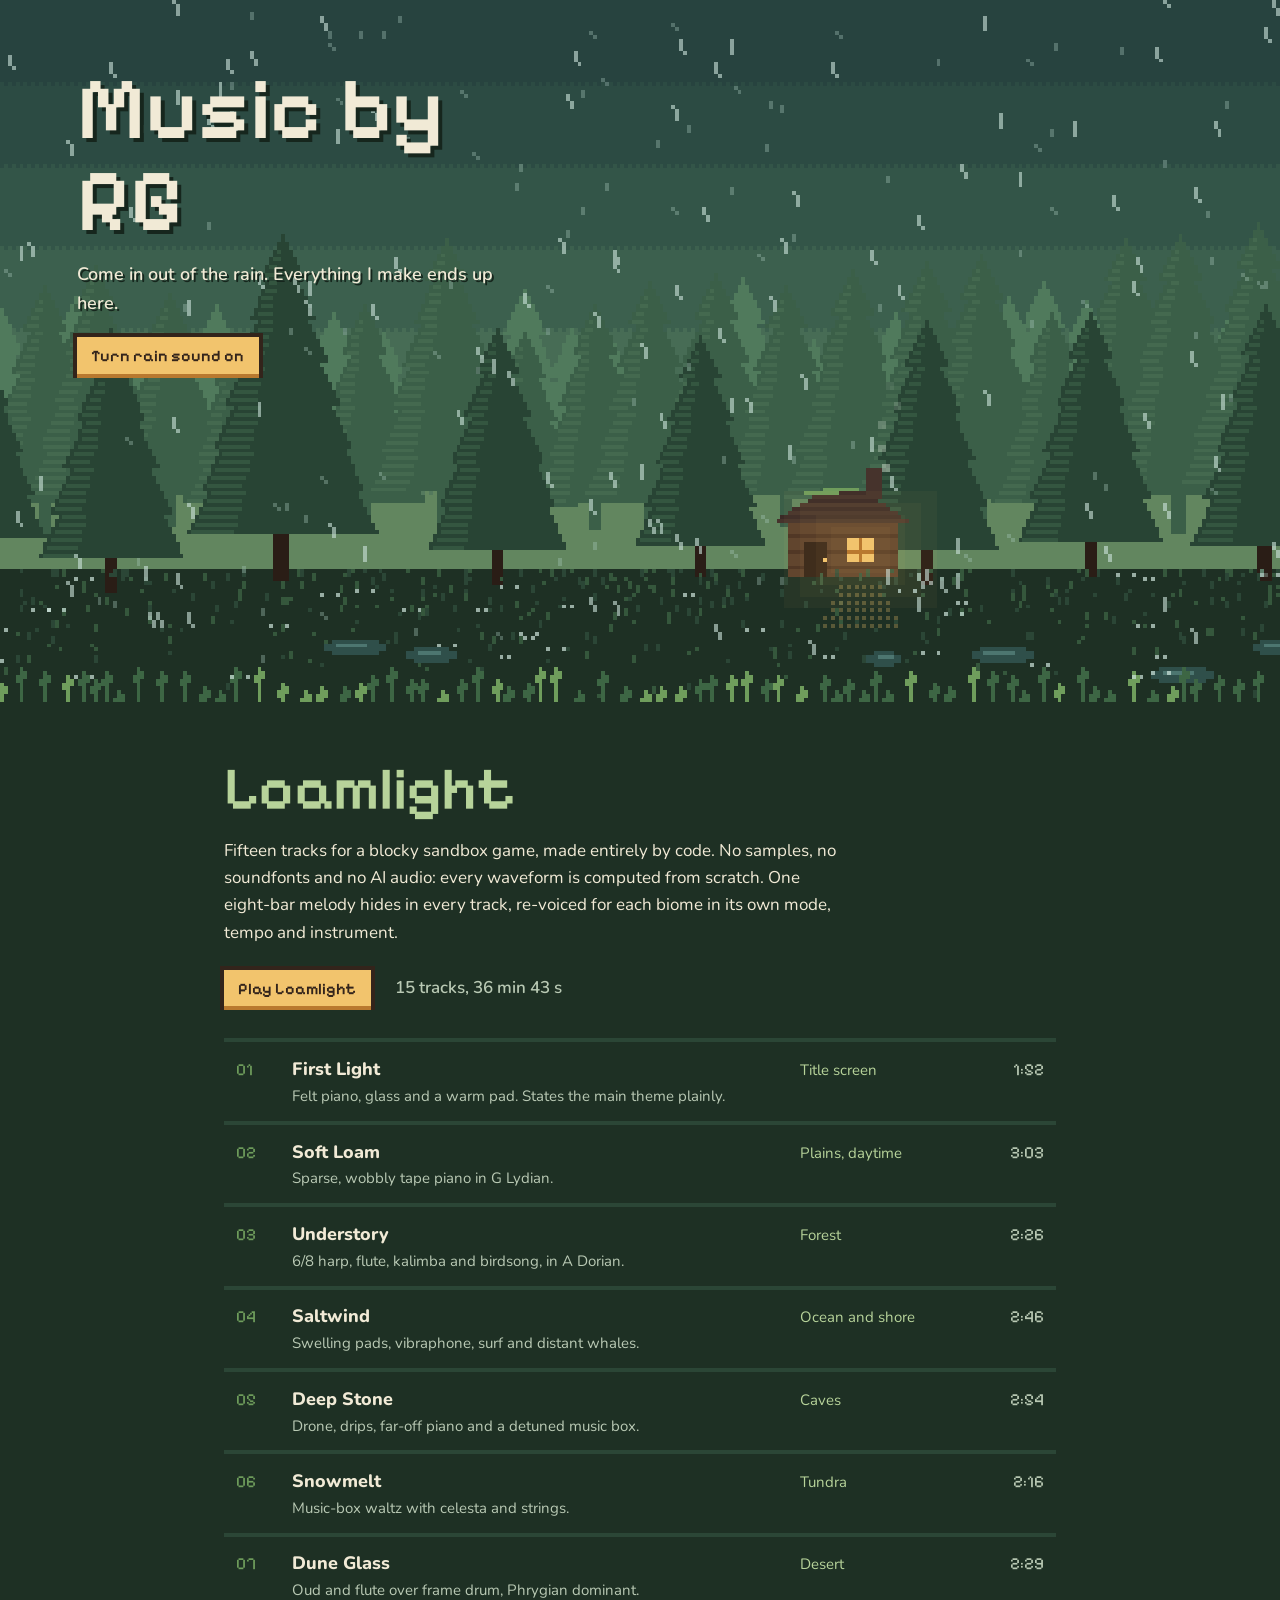
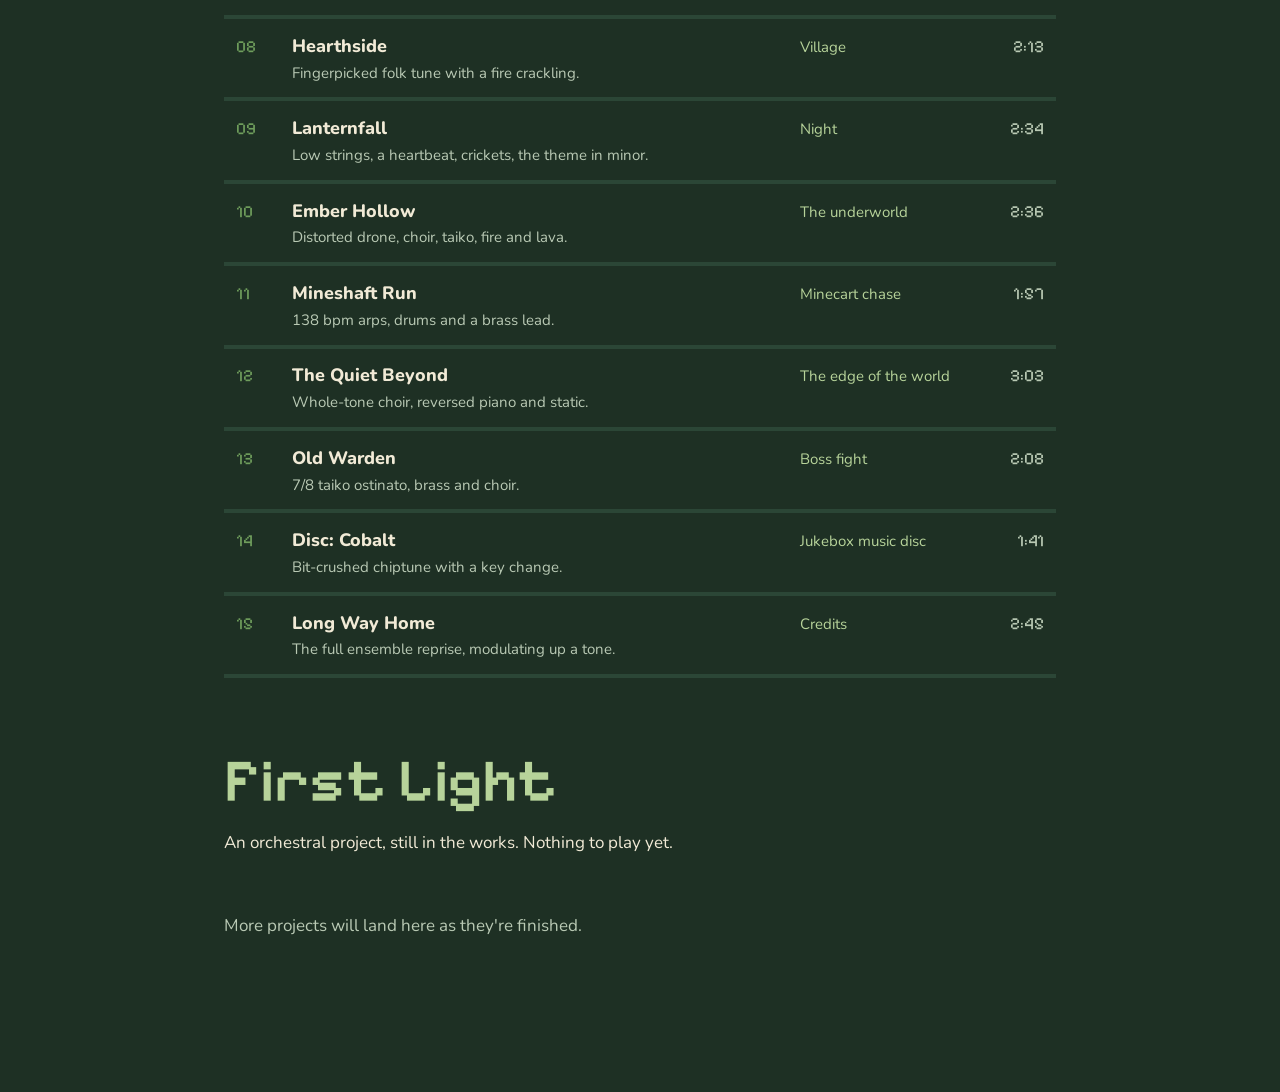
==== index.html @ b0356f39 "Add music site with Loamlight and First Light Pixel-art rainy forest landing page, Loamlight track l" ====
<!doctype html>
<html lang="en">
<head>
<meta charset="utf-8">
<meta name="viewport" content="width=device-width, initial-scale=1">
<title>Music by RG</title>
<meta name="description" content="Music projects by RG, starting with Loamlight: a fifteen-track game soundtrack made entirely by code.">
<link rel="preconnect" href="https://fonts.googleapis.com">
<link rel="preconnect" href="https://fonts.gstatic.com" crossorigin>
<link href="https://fonts.googleapis.com/css2?family=Nunito:wght@400;600;800&family=Pixelify+Sans:wght@400;600&display=swap" rel="stylesheet">
<link rel="stylesheet" href="styles.css">
</head>
<body>

<header class="hero">
  <canvas id="scene" aria-hidden="true"></canvas>
  <div class="hero-text">
    <h1>Music by RG</h1>
    <p>Come in out of the rain. Everything I make ends up here.</p>
    <button id="rain-toggle" class="pixel-btn" type="button" aria-pressed="false">Turn rain sound on</button>
  </div>
</header>

<main id="projects"></main>

<footer class="foot">
  <p>More projects will land here as they're finished.</p>
</footer>

<div id="player" class="player" hidden>
  <div class="player-inner">
    <div class="controls">
      <button id="prev" type="button" aria-label="Previous track">
        <svg viewBox="0 0 12 12" aria-hidden="true"><path d="M1 1h2v10H1zM11 1v10H9V9H7V7H5V5h2V3h2V1z"/></svg>
      </button>
      <button id="toggle" class="big" type="button" aria-label="Play">
        <svg id="icon-play" viewBox="0 0 12 12" aria-hidden="true"><path d="M2 1h2v2h2v2h2v2H6v2H4v2H2z"/></svg>
        <svg id="icon-pause" viewBox="0 0 12 12" aria-hidden="true" hidden><path d="M2 1h3v10H2zM7 1h3v10H7z"/></svg>
      </button>
      <button id="next" type="button" aria-label="Next track">
        <svg viewBox="0 0 12 12" aria-hidden="true"><path d="M9 1h2v10H9zM1 1v10h2V9h2V7h2V5H5V3H3V1z"/></svg>
      </button>
    </div>
    <div class="now">
      <strong id="now-title"></strong>
      <span id="now-where"></span>
    </div>
    <div class="seek">
      <span id="time-now">0:00</span>
      <input id="seek" type="range" min="0" max="100" value="0" step="1" aria-label="Position in track">
      <span id="time-total">0:00</span>
    </div>
  </div>
</div>

<audio id="audio" preload="none"></audio>
<script src="projects.js"></script>
<script src="site.js"></script>
</body>
</html>
---- styles.css ----
:root {
  --moss: #1e3024;      /* page ground */
  --canopy: #2b4636;    /* raised surfaces */
  --fern: #6f9d5c;
  --lichen: #b7d39a;
  --bark: #33241b;
  --lantern: #f2c46d;   /* the one warm light */
  --cream: #f1ead6;
  --mist: #b9c9b4;
  --px: 4px;
  --display: "Pixelify Sans", "Courier New", monospace;
  --body: "Nunito", system-ui, sans-serif;
}

* { box-sizing: border-box; }
html { scroll-behavior: smooth; }
body {
  margin: 0;
  background: var(--moss);
  color: var(--cream);
  font: 400 1.0625rem/1.6 var(--body);
  padding-bottom: 7rem;
}
h1, h2 { font-family: var(--display); font-weight: 600; line-height: 1.05; margin: 0; }
p { margin: 0; }
:focus-visible { outline: var(--px) solid var(--lantern); outline-offset: 2px; }

/* ---------- hero ---------- */
.hero { position: relative; height: min(78vh, 720px); min-height: 420px; }
#scene {
  display: block; width: 100%; height: 100%;
  image-rendering: pixelated; image-rendering: crisp-edges;
  background: #27433f;
}
.hero-text {
  position: absolute; top: clamp(1.5rem, 7vh, 4.5rem); left: clamp(1rem, 6vw, 5rem);
  max-width: 26rem;
}
.hero-text h1 {
  font-size: clamp(2.75rem, 8vw, 5.5rem);
  text-shadow: var(--px) var(--px) 0 #16261d;
}
.hero-text p {
  margin: .75rem 0 1.25rem;
  font-weight: 600; font-size: 1.125rem;
  text-shadow: 2px 2px 0 #16261d;
}

.pixel-btn {
  font: 600 1rem var(--display);
  color: var(--bark); background: var(--lantern);
  border: 0; padding: .55rem .9rem; cursor: pointer;
  box-shadow: 0 var(--px) 0 #b9792f, 0 0 0 var(--px) var(--bark);
}
.pixel-btn:hover { background: #f8d68e; }
.pixel-btn:active { transform: translateY(var(--px)); box-shadow: 0 0 0 var(--px) var(--bark); }
.pixel-btn[aria-pressed="true"] { background: var(--lichen); box-shadow: 0 var(--px) 0 var(--fern), 0 0 0 var(--px) var(--bark); }

/* ---------- projects ---------- */
.project { max-width: 56rem; margin: 0 auto; padding: 3.5rem clamp(1rem, 4vw, 2rem) 1rem; }
.project h2 { font-size: clamp(2.25rem, 6vw, 3.75rem); color: var(--lichen); }
.project .blurb { max-width: 62ch; margin-top: 1rem; color: var(--cream); }
.project .meta {
  display: flex; flex-wrap: wrap; align-items: center; gap: 1rem 1.5rem;
  margin: 1.5rem 0 2rem; color: var(--mist); font-weight: 600;
}

.tracks { list-style: none; margin: 0; padding: 0; border-top: var(--px) solid var(--canopy); }
.tracks li { border-bottom: var(--px) solid var(--canopy); }
.track {
  display: grid; grid-template-columns: 2.5rem 1fr 11rem 3.25rem; gap: 0 1rem; align-items: baseline;
  width: 100%; padding: .8rem .75rem; text-align: left;
  background: none; border: 0; color: inherit; font: inherit; cursor: pointer;
}
.track:hover { background: var(--canopy); }
.track .num { font-family: var(--display); color: var(--fern); }
.track .title { font-weight: 800; font-size: 1.125rem; }
.track .sound { display: block; color: var(--mist); font-size: .9375rem; }
.track .where { color: var(--lichen); font-size: .9375rem; }
.track .dur { font-family: var(--display); color: var(--mist); text-align: right; }
.track[aria-current="true"] { background: var(--canopy); box-shadow: inset var(--px) 0 0 var(--lantern); }
.track[aria-current="true"] .title, .track[aria-current="true"] .num { color: var(--lantern); }

.foot { max-width: 56rem; margin: 0 auto; padding: 2.5rem clamp(1rem, 4vw, 2rem); color: var(--mist); }

/* ---------- player ---------- */
.player {
  position: fixed; left: 0; right: 0; bottom: 0; z-index: 10;
  background: var(--bark); border-top: var(--px) solid var(--lantern);
}
.player-inner {
  max-width: 64rem; margin: 0 auto; padding: .7rem clamp(1rem, 4vw, 2rem);
  display: grid; grid-template-columns: auto minmax(8rem, 15rem) 1fr; gap: 1.25rem; align-items: center;
}
.controls { display: flex; gap: .5rem; align-items: center; }
.controls button {
  width: 2.5rem; height: 2.5rem; padding: .6rem; border: 0; cursor: pointer;
  background: none; color: var(--cream);
}
.controls button.big { background: var(--lantern); color: var(--bark); width: 3rem; height: 3rem; padding: .75rem; }
.controls button:hover { color: var(--lantern); }
.controls button.big:hover { color: var(--bark); background: #f8d68e; }
.controls svg { display: block; width: 100%; height: 100%; fill: currentColor; shape-rendering: crispEdges; }
.controls svg[hidden] { display: none; }
.now { min-width: 0; line-height: 1.3; }
.now strong, .now span { display: block; white-space: nowrap; overflow: hidden; text-overflow: ellipsis; }
.now span { color: var(--mist); font-size: .875rem; }
.seek { display: flex; align-items: center; gap: .75rem; font-family: var(--display); color: var(--mist); }
.seek input { flex: 1; min-width: 0; accent-color: var(--lantern); height: 1.5rem; }

@media (max-width: 640px) {
  .track { grid-template-columns: 2rem 1fr 3rem; }
  .track .where { grid-column: 2; grid-row: 2; }
  .player-inner { grid-template-columns: auto 1fr; gap: .5rem 1rem; }
  .seek { grid-column: 1 / -1; }
}
@media (prefers-reduced-motion: reduce) {
  html { scroll-behavior: auto; }
}
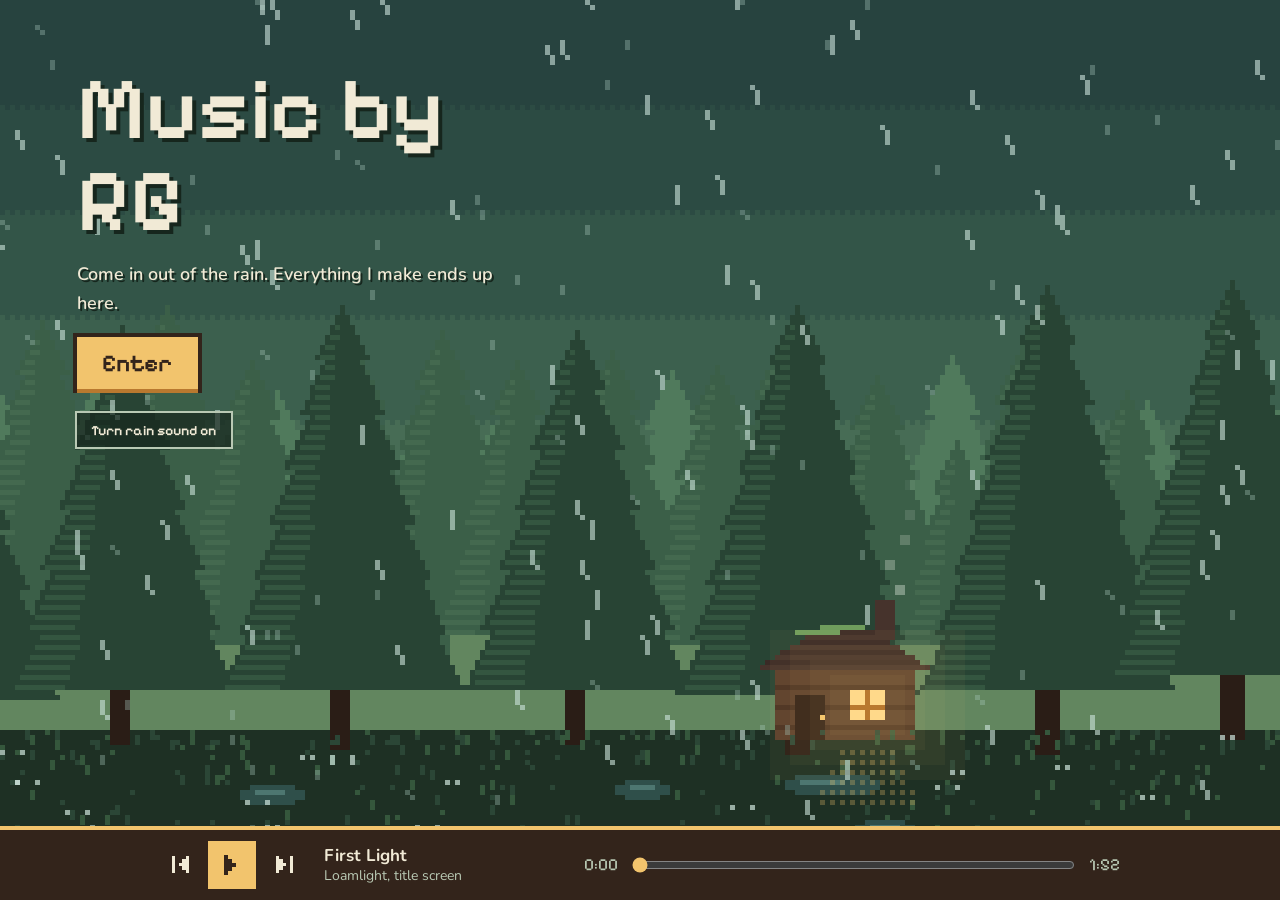
==== commit d04494df: "Add home screen, enter animation and album shelf The forest now fills the window on arrival with the" ====
--- a/index.html
+++ b/index.html
@@ -10,16 +10,18 @@
 <link href="https://fonts.googleapis.com/css2?family=Nunito:wght@400;600;800&family=Pixelify+Sans:wght@400;600&display=swap" rel="stylesheet">
 <link rel="stylesheet" href="styles.css">
 </head>
-<body>
+<body class="gate">
 
 <header class="hero">
   <canvas id="scene" aria-hidden="true"></canvas>
   <div class="hero-text">
-    <h1>Music by RG</h1>
+    <h1><a href="#">Music by RG</a></h1>
     <p>Come in out of the rain. Everything I make ends up here.</p>
-    <button id="rain-toggle" class="pixel-btn" type="button" aria-pressed="false">Turn rain sound on</button>
+    <button id="enter" class="pixel-btn enter" type="button">Enter</button>
+    <button id="rain-toggle" class="pixel-btn quiet" type="button" aria-pressed="false">Turn rain sound on</button>
   </div>
 </header>
+<div id="flash" class="flash" aria-hidden="true"></div>
 
 <main id="projects"></main>
 
--- a/styles.css
+++ b/styles.css
@@ -55,6 +55,52 @@
 .pixel-btn:hover { background: #f8d68e; }
 .pixel-btn:active { transform: translateY(var(--px)); box-shadow: 0 0 0 var(--px) var(--bark); }
 .pixel-btn[aria-pressed="true"] { background: var(--lichen); box-shadow: 0 var(--px) 0 var(--fern), 0 0 0 var(--px) var(--bark); }
+
+.hero { overflow: hidden; }
+.hero-text h1 a { color: inherit; text-decoration: none; }
+.hero-text .pixel-btn { display: block; }
+.pixel-btn.enter { font-size: 1.5rem; padding: .7rem 1.6rem; margin-bottom: 1.5rem; }
+.pixel-btn.quiet, .pixel-btn.quiet[aria-pressed="true"] {
+  background: rgba(22, 38, 29, .7); color: var(--cream);
+  box-shadow: 0 0 0 2px var(--mist); font-size: .875rem;
+}
+.pixel-btn.quiet[aria-pressed="true"] { color: var(--lichen); box-shadow: 0 0 0 2px var(--lichen); }
+
+/* home screen: the forest fills the window until you enter */
+body.gate { overflow: hidden; padding-bottom: 0; }
+body.gate .hero { height: 100vh; height: 100dvh; max-height: none; }
+body.gate main, body.gate .foot { display: none; }
+
+/* inside: the forest becomes a window above the albums */
+body:not(.gate) .hero { height: 32vh; min-height: 200px; }
+body:not(.gate) .hero-text { top: 1.25rem; }
+body:not(.gate) .hero-text h1 { font-size: clamp(1.75rem, 4vw, 2.5rem); margin-bottom: 1rem; }
+body:not(.gate) .hero-text p, body:not(.gate) #enter { display: none; }
+
+/* entering: walk up to the cabin window, then its light fills the screen */
+.hero.entering #scene { transform: scale(18); transition: transform 1.6s cubic-bezier(.65, 0, .9, .45); }
+.hero.entering .hero-text { opacity: 0; transition: opacity .4s; }
+.flash {
+  position: fixed; inset: 0; z-index: 20; pointer-events: none;
+  background: var(--lantern); opacity: 0; transition: opacity .8s ease-out;
+}
+.flash.on { opacity: 1; transition: opacity .55s ease-in 1s; }
+
+/* ---------- album shelf ---------- */
+.shelf { max-width: 56rem; margin: 0 auto; padding: 3rem clamp(1rem, 4vw, 2rem) 1rem; }
+.shelf h2 { font-size: clamp(2rem, 5vw, 3rem); color: var(--lichen); margin-bottom: 2rem; }
+.albums { display: grid; grid-template-columns: repeat(auto-fill, minmax(11rem, 1fr)); gap: 2.5rem 2rem; }
+.album { display: block; color: inherit; text-decoration: none; }
+.album canvas {
+  display: block; width: 100%; aspect-ratio: 1; image-rendering: pixelated;
+  box-shadow: 0 0 0 var(--px) var(--bark), var(--px) calc(var(--px) * 2) 0 var(--px) #16261d;
+  transition: transform .12s;
+}
+.album:hover canvas, .album:focus-visible canvas { transform: translateY(calc(var(--px) * -1)); }
+.album strong { display: block; margin-top: 1.1rem; font: 600 1.5rem var(--display); }
+.album span { color: var(--mist); font-size: .9375rem; }
+.back { display: inline-block; margin-bottom: 1.5rem; color: var(--lantern); font-family: var(--display); }
+[hidden] { display: none !important; }
 
 /* ---------- projects ---------- */
 .project { max-width: 56rem; margin: 0 auto; padding: 3.5rem clamp(1rem, 4vw, 2rem) 1rem; }
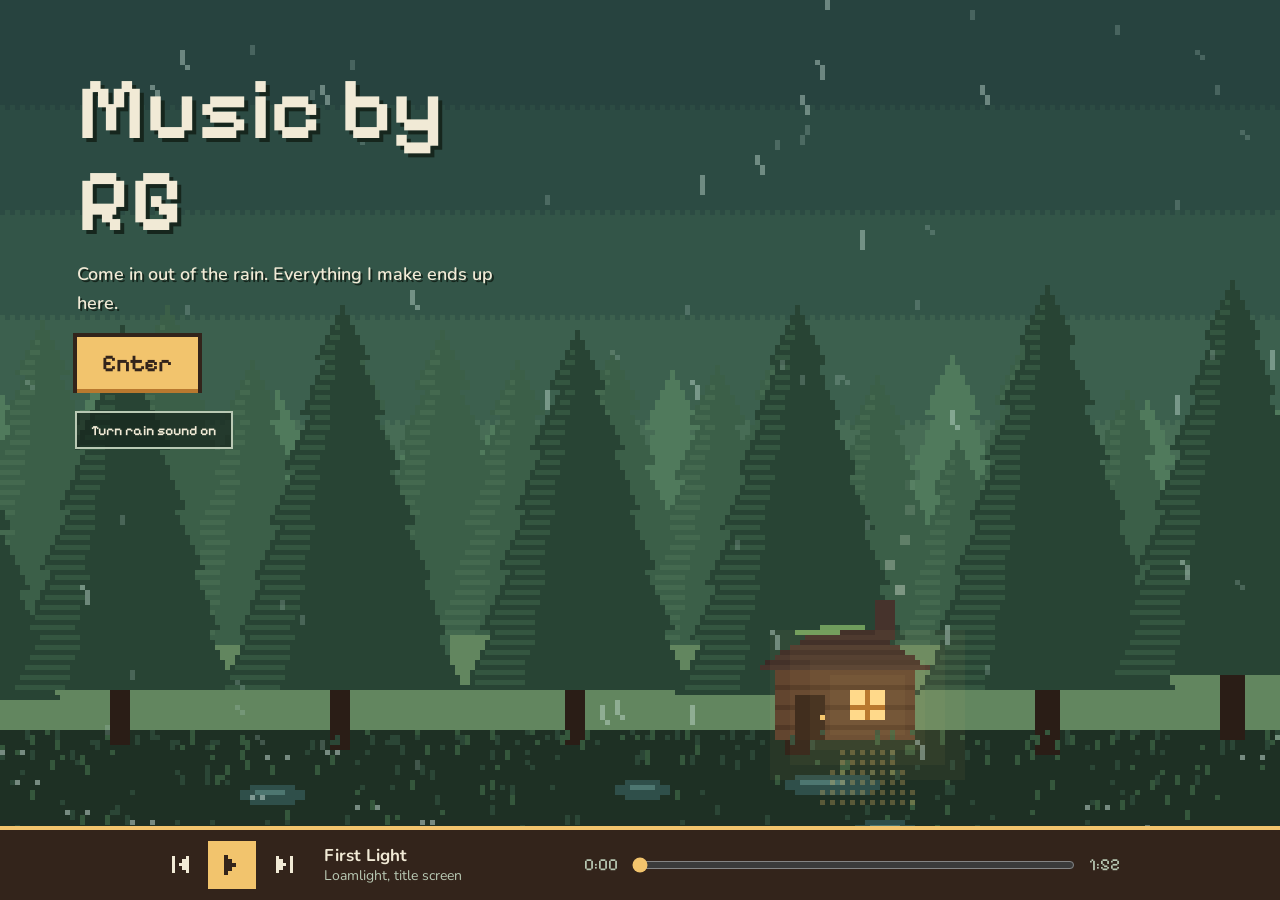
==== commit f5952ebb: "Add First Light scores with pixel-art instruments Full score and 14 instrument parts as PDFs, each p" ====
--- a/index.html
+++ b/index.html
@@ -57,6 +57,7 @@
 
 <audio id="audio" preload="none"></audio>
 <script src="projects.js"></script>
+<script src="instruments.js"></script>
 <script src="site.js"></script>
 </body>
 </html>
--- a/styles.css
+++ b/styles.css
@@ -96,7 +96,17 @@
   box-shadow: 0 0 0 var(--px) var(--bark), var(--px) calc(var(--px) * 2) 0 var(--px) #16261d;
   transition: transform .12s;
 }
-.album:hover canvas, .album:focus-visible canvas { transform: translateY(calc(var(--px) * -1)); }
+.album img {
+  display: block; width: 100%; height: auto;
+  box-shadow: 0 0 0 var(--px) var(--bark), var(--px) calc(var(--px) * 2) 0 var(--px) #16261d;
+  transition: transform .12s;
+}
+.album:hover canvas, .album:focus-visible canvas,
+.album:hover img, .album:focus-visible img { transform: translateY(calc(var(--px) * -1)); }
+.project .cover {
+  display: block; width: min(18rem, 100%); height: auto; margin-bottom: 2rem;
+  box-shadow: 0 0 0 var(--px) var(--bark), var(--px) calc(var(--px) * 2) 0 var(--px) #16261d;
+}
 .album strong { display: block; margin-top: 1.1rem; font: 600 1.5rem var(--display); }
 .album span { color: var(--mist); font-size: .9375rem; }
 .back { display: inline-block; margin-bottom: 1.5rem; color: var(--lantern); font-family: var(--display); }
@@ -126,6 +136,25 @@
 .track .dur { font-family: var(--display); color: var(--mist); text-align: right; }
 .track[aria-current="true"] { background: var(--canopy); box-shadow: inset var(--px) 0 0 var(--lantern); }
 .track[aria-current="true"] .title, .track[aria-current="true"] .num { color: var(--lantern); }
+
+/* ---------- scores ---------- */
+.scores { margin-top: 3.5rem; }
+.scores h3 { font: 600 2rem/1.1 var(--display); color: var(--lichen); margin: 0 0 .75rem; }
+.scores p { max-width: 62ch; margin-bottom: 1.5rem; }
+.scores .pixel-btn { display: inline-block; text-decoration: none; }
+.parts {
+  list-style: none; margin: 2.5rem 0 0; padding: 0;
+  display: grid; grid-template-columns: repeat(auto-fill, minmax(8.5rem, 1fr)); gap: 2rem 1.5rem;
+}
+.parts a { display: block; color: inherit; text-decoration: none; }
+.parts canvas {
+  display: block; width: 100%; aspect-ratio: 1; image-rendering: pixelated;
+  background: var(--canopy); box-shadow: 0 0 0 var(--px) var(--bark);
+  transition: transform .12s;
+}
+.parts a:hover canvas, .parts a:focus-visible canvas { transform: translateY(calc(var(--px) * -1)); background: #35573f; }
+.parts strong { display: block; margin-top: .9rem; font: 600 1.125rem var(--display); }
+.parts span { color: var(--mist); font-size: .875rem; }
 
 .foot { max-width: 56rem; margin: 0 auto; padding: 2.5rem clamp(1rem, 4vw, 2rem); color: var(--mist); }
 
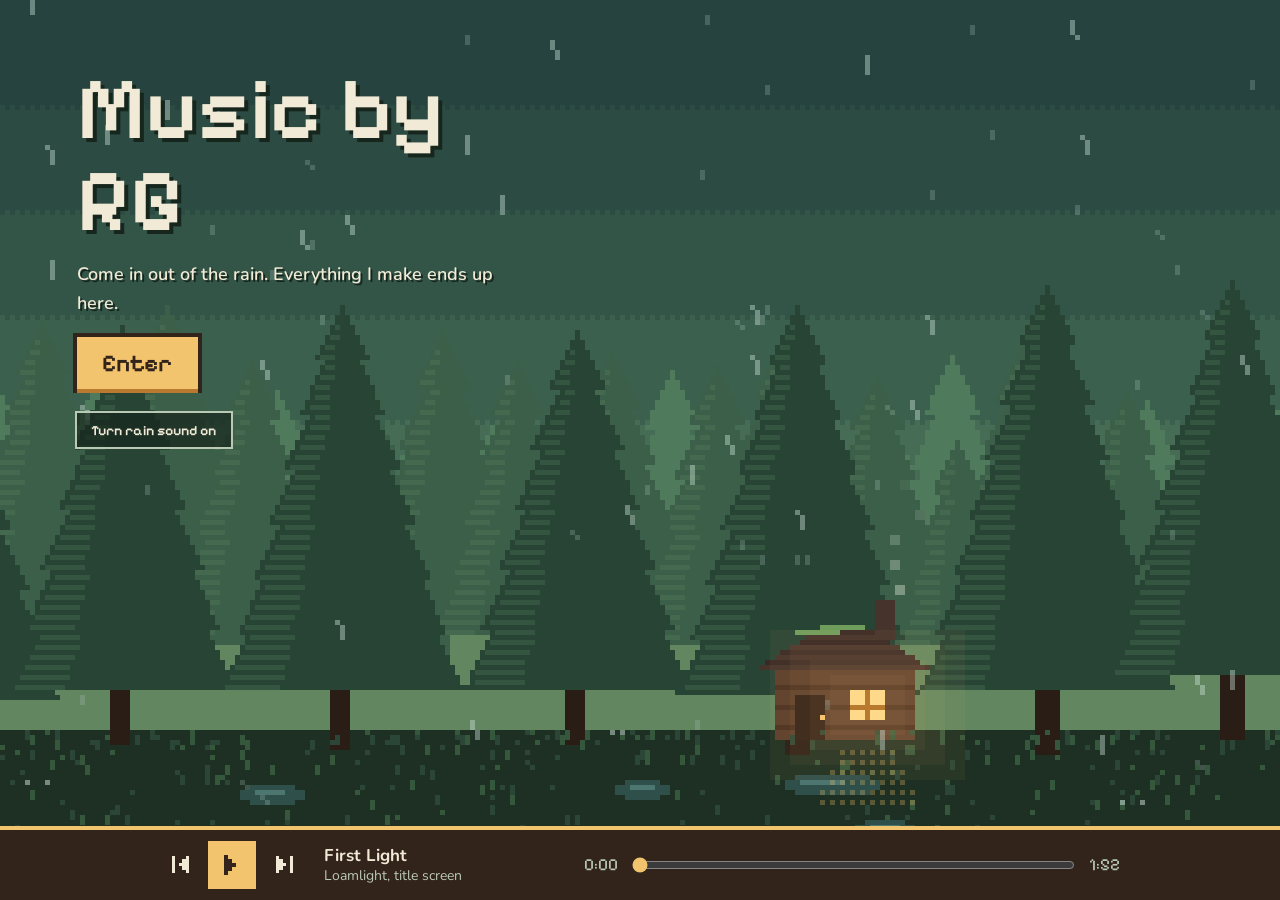
==== commit 1e620d0b: "Add animated full-page backgrounds for each album First Light gets a turning universe of note-rings " ====
--- a/index.html
+++ b/index.html
@@ -12,6 +12,7 @@
 </head>
 <body class="gate">
 
+<canvas id="backdrop" aria-hidden="true"></canvas>
 <header class="hero">
   <canvas id="scene" aria-hidden="true"></canvas>
   <div class="hero-text">
@@ -58,6 +59,7 @@
 <audio id="audio" preload="none"></audio>
 <script src="projects.js"></script>
 <script src="instruments.js"></script>
+<script src="backdrops.js"></script>
 <script src="site.js"></script>
 </body>
 </html>
--- a/styles.css
+++ b/styles.css
@@ -86,6 +86,24 @@
 }
 .flash.on { opacity: 1; transition: opacity .55s ease-in 1s; }
 
+/* ---------- an open album: its own sky and colours ---------- */
+#backdrop { position: fixed; inset: 0; width: 100%; height: 100%; z-index: -1; display: none; }
+body[data-album] #backdrop { display: block; }
+body[data-album]:not(.gate) .hero { height: auto; min-height: 0; overflow: visible; }
+body[data-album] #scene { display: none; }
+body[data-album] .hero-text { position: static; padding: 1.25rem clamp(1rem, 6vw, 5rem) 0; max-width: none; }
+body[data-album] .project {
+  /* the first screen belongs to the sky; the album's panel starts below it */
+  margin-top: 36vh; margin-bottom: 3rem; padding-top: 2.5rem; padding-bottom: 2.5rem;
+  background: color-mix(in srgb, var(--moss) var(--veil, 60%), transparent);
+  -webkit-backdrop-filter: blur(3px); backdrop-filter: blur(3px);
+  box-shadow: 0 0 0 1px rgba(255, 255, 255, .1);
+}
+body[data-album] .foot { display: none; }
+body[data-album="loamlight"] { --veil: 76%; --moss: #23143a; --canopy: #402a58; --lichen: #ffd9a0; --fern: #f08a5a; --mist: #dcc8dc; }
+body[data-album="first-light"] { --moss: #0a0616; --canopy: #26164a; --lichen: #f6ecd8; --fern: #d873ff; --mist: #c6badf; --lantern: #ffbe6e; }
+body[data-album="landfall"] { --moss: #0b0e1c; --canopy: #202944; --lichen: #f0ecf5; --fern: #a9bfe6; --mist: #bcc3d6; --lantern: #ffe6b0; }
+
 /* ---------- album shelf ---------- */
 .shelf { max-width: 56rem; margin: 0 auto; padding: 3rem clamp(1rem, 4vw, 2rem) 1rem; }
 .shelf h2 { font-size: clamp(2rem, 5vw, 3rem); color: var(--lichen); margin-bottom: 2rem; }
@@ -136,6 +154,21 @@
 .track .dur { font-family: var(--display); color: var(--mist); text-align: right; }
 .track[aria-current="true"] { background: var(--canopy); box-shadow: inset var(--px) 0 0 var(--lantern); }
 .track[aria-current="true"] .title, .track[aria-current="true"] .num { color: var(--lantern); }
+
+/* movements inside one long track */
+.marks { list-style: none; margin: 0; padding: 0 0 .5rem 3.5rem; }
+.marks li { border: 0; border-top: 2px solid var(--canopy); }
+.mark {
+  display: grid; grid-template-columns: 2rem 1fr 3.25rem; gap: 0 1rem; align-items: baseline;
+  width: 100%; padding: .6rem .75rem; text-align: left;
+  background: none; border: 0; color: inherit; font: inherit; cursor: pointer;
+}
+.mark:hover { background: var(--canopy); }
+.mark .num { font-family: var(--display); color: var(--fern); }
+.mark .title { font-weight: 800; }
+.mark .sound { display: block; color: var(--mist); font-size: .9375rem; }
+.mark .dur { font-family: var(--display); color: var(--mist); text-align: right; }
+@media (max-width: 640px) { .marks { padding-left: 1rem; } }
 
 /* ---------- scores ---------- */
 .scores { margin-top: 3.5rem; }
